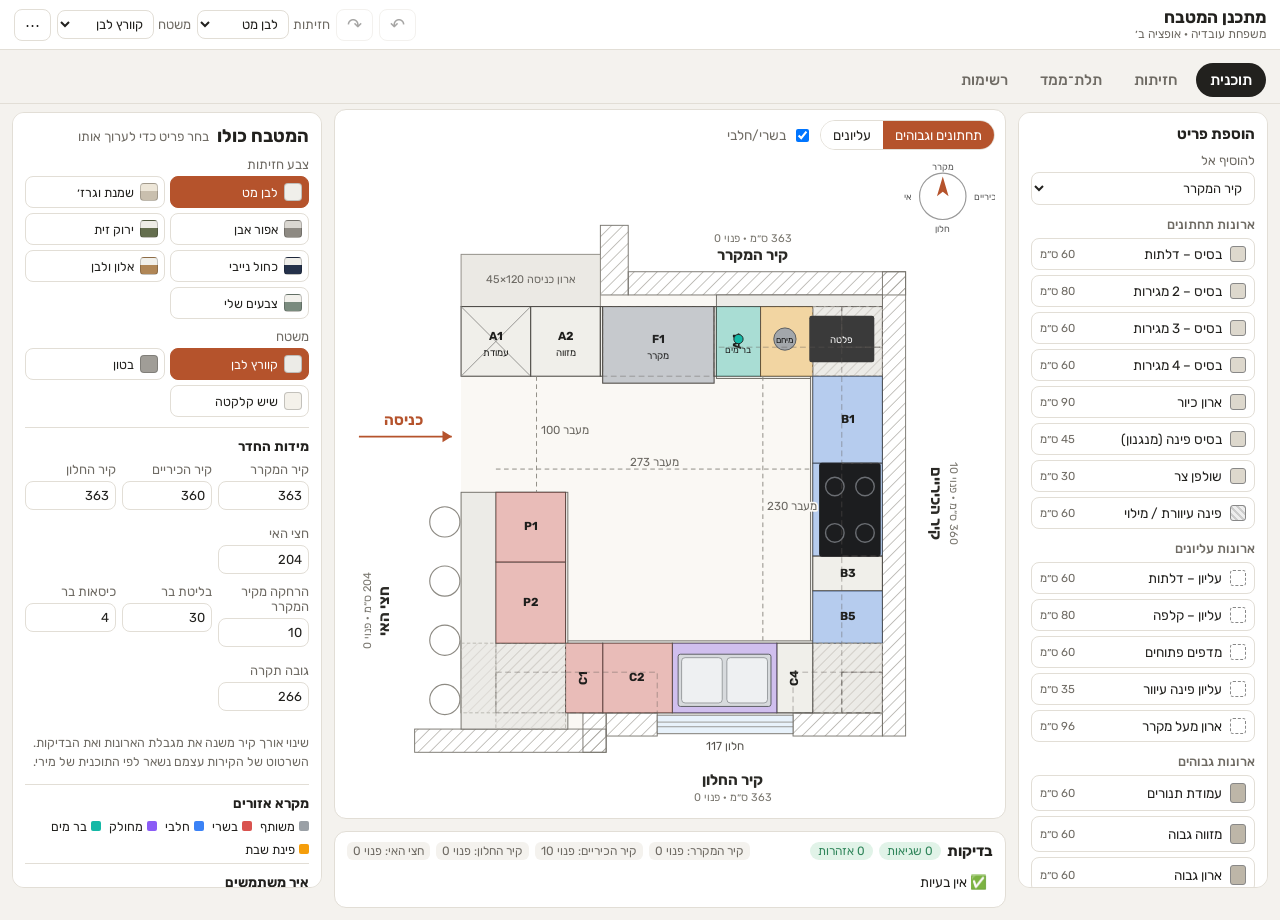
==== index.html @ b2afd967 "Kitchen planner: interactive editor (plan, elevations, 3D simple/realistic, BOM, points)" ====
<!doctype html>
<html lang="he" dir="rtl">
<head>
<meta charset="utf-8">
<meta name="viewport" content="width=device-width, initial-scale=1, viewport-fit=cover">
<title>מתכנן המטבח – משפחת עובדיה</title>
<link rel="preconnect" href="https://fonts.googleapis.com"><link rel="preconnect" href="https://fonts.gstatic.com" crossorigin>
<link href="https://fonts.googleapis.com/css2?family=Rubik:wght@400;500;700&display=swap" rel="stylesheet">
<link rel="stylesheet" href="css/app.css">
<link rel="icon" href="data:image/svg+xml,<svg xmlns='http://www.w3.org/2000/svg' viewBox='0 0 32 32'><rect width='32' height='32' rx='6' fill='%23b5532c'/><rect x='6' y='14' width='20' height='12' fill='%23fff'/><rect x='6' y='6' width='20' height='6' fill='%23fff' opacity='.7'/></svg>">
<script type="importmap">{ "imports": { "three": "./vendor/three.module.js", "three/addons/": "./vendor/addons/" } }</script>
</head>
<body data-tab="plan">
<header class="top">
  <div class="brand"><b>מתכנן המטבח</b><span>משפחת עובדיה · אופציה ב׳</span></div>
  <div class="tools">
    <button id="undo" title="ביטול (Ctrl+Z)">↶</button>
    <button id="redo" title="חזרה (Ctrl+Y)">↷</button>
    <label class="sel"><span>חזיתות</span><select id="pal"></select></label>
    <label class="sel"><span>משטח</span><select id="top"></select></label>
    <div class="menuw"><button id="menuBtn" title="עוד">⋯</button>
      <div id="menu">
        <button id="mExport">⬇ שמירת קובץ תכנון (JSON)</button>
        <button id="mImport">⬆ טעינת קובץ תכנון</button>
        <button id="mPrint">🖨 הדפסה / PDF</button>
        <button id="mReset" class="danger">⟲ חזרה לתכנון המקורי</button>
      </div>
    </div>
  </div>
</header>
<nav class="tabs">
  <button data-tab="plan">תוכנית</button>
  <button data-tab="elev">חזיתות</button>
  <button data-tab="3d">תלת־ממד</button>
  <button data-tab="list">רשימות</button>
</nav>
<div class="layout">
  <aside id="catalog"></aside>
  <main id="stage">
    <section id="v-plan" class="view">
      <div class="vbar">
        <div class="seg" id="planLayer"><button data-v="low">תחתונים וגבוהים</button><button data-v="up">עליונים</button></div>
        <label class="chk"><input type="checkbox" id="zonesT"> בשרי/חלבי</label>
      </div>
      <div id="planBox" class="canvasBox"></div>
    </section>
    <section id="v-elev" class="view">
      <div class="vbar">
        <div class="seg" id="elevWall"><button data-v="all">הכול</button><button data-v="A">מקרר</button><button data-v="B">כיריים</button><button data-v="C">חלון</button><button data-v="P">חצי האי</button></div>
        <label class="chk"><input type="checkbox" id="ptsT"> נקודות חשמל/מים</label>
      </div>
      <div id="elevBox"></div>
    </section>
    <section id="v-3d" class="view">
      <div class="vbar">
        <div class="seg" id="mode3d"><button data-v="simple">פשוט</button><button data-v="real">ריאליסטי</button></div>
        <div class="seg" id="cam3d"><button data-v="iso">מבט כללי</button><button data-v="top">מלמעלה</button><button data-v="front">מול</button><button data-v="eye">גובה עיניים</button></div>
        <div class="seg" id="qual3d"><button data-v="low">איכות רגילה</button><button data-v="high">איכות גבוהה</button></div>
        <label class="chk"><input type="checkbox" id="lab3d"> תוויות</label>
        <button id="shot3d" class="btn">📷 שמירת תמונה</button>
      </div>
      <div id="threeBox"></div>
      <div id="walkPad">
        <button data-h='{"fw":1,"tr":0}'>▲</button>
        <div><button data-h='{"fw":0,"tr":1}'>⟲</button><button data-h='{"fw":-1,"tr":0}'>▼</button><button data-h='{"fw":0,"tr":-1}'>⟳</button></div>
      </div>
      <p class="hint h3d">גרירה = סיבוב, צביטה/גלגלת = זום, שתי אצבעות = הזזה. בגובה עיניים: גרירה להסתכלות, חיצים או W/A/S/D להליכה. לחיצה על ארון בוחרת אותו.</p>
    </section>
    <section id="v-list" class="view">
      <div class="vbar"><button id="printBtn" class="btn">🖨 הדפסה / שמירה כ-PDF</button></div>
      <div id="listBox"></div>
    </section>
    <div id="warnings"></div>
  </main>
  <aside id="inspector"></aside>
</div>
<button id="fabAdd">＋ הוספת ארון / מכשיר</button>
<div id="dragInfo"></div>
<div id="flash"></div>
<span id="tabWarn" hidden></span>
<input type="file" id="importFile" accept=".json,application/json" hidden>
<div id="printBox"></div>
<script type="module" src="js/app.js"></script>
</body>
</html>
---- css/app.css ----
:root{--bg:#f4f2ee;--card:#fff;--ink:#22211e;--mut:#6f6b64;--line:#e2ded6;--acc:#b5532c;--acc2:#f6e4da;--err:#c0392b;--warn:#b7791f;--ok:#2f855a;--r:12px}
*{box-sizing:border-box}
html,body{margin:0;background:var(--bg);color:var(--ink);font-family:Rubik,Arial,sans-serif;font-size:15px}
button,select,input,textarea{font:inherit;color:inherit}
button{cursor:pointer;border:1px solid var(--line);background:#fff;border-radius:8px;padding:6px 10px}
button:hover{border-color:#cfc9be}
button:disabled{opacity:.4;cursor:default}
button.danger{color:var(--err)}
.top{position:sticky;top:0;z-index:30;display:flex;align-items:center;justify-content:space-between;gap:10px;padding:8px 14px;background:#fff;border-bottom:1px solid var(--line)}
.brand{display:flex;flex-direction:column;line-height:1.15}.brand b{font-size:17px}.brand span{font-size:12px;color:var(--mut)}
.tools{display:flex;align-items:center;gap:6px;flex-wrap:wrap}
.tools>button{font-size:18px;padding:4px 10px}
.sel{display:flex;align-items:center;gap:4px;font-size:13px;color:var(--mut)}
.sel select{border:1px solid var(--line);border-radius:8px;padding:5px 6px;background:#fff;color:var(--ink)}
.menuw{position:relative}
#menu{display:none;position:absolute;left:0;top:110%;background:#fff;border:1px solid var(--line);border-radius:10px;box-shadow:0 8px 30px rgba(0,0,0,.12);padding:6px;min-width:230px;z-index:40}
#menu.open{display:block}
#menu button{display:block;width:100%;text-align:right;border:0;padding:9px 10px}
#menu button:hover{background:var(--bg)}
.tabs{position:sticky;top:57px;z-index:25;display:flex;gap:4px;padding:6px 14px;background:var(--bg);border-bottom:1px solid var(--line)}
.tabs button{border:0;background:transparent;padding:8px 14px;border-radius:999px;font-weight:500;color:var(--mut)}
.tabs button.on{background:var(--ink);color:#fff}
.layout{display:grid;grid-template-columns:250px minmax(0,1fr) 310px;gap:12px;padding:12px;align-items:start}
#catalog,#inspector{background:var(--card);border:1px solid var(--line);border-radius:var(--r);padding:12px;position:sticky;top:112px;max-height:calc(100vh - 124px);overflow:auto}
#stage{min-width:0}
.view{display:none;background:var(--card);border:1px solid var(--line);border-radius:var(--r);padding:10px}
body[data-tab=plan] #v-plan,body[data-tab=elev] #v-elev,body[data-tab="3d"] #v-3d,body[data-tab=list] #v-list{display:block}
.vbar{display:flex;flex-wrap:wrap;gap:8px;align-items:center;margin-bottom:8px}
.seg{display:inline-flex;border:1px solid var(--line);border-radius:999px;overflow:hidden;background:#fff}
.seg button{border:0;border-radius:0;padding:6px 12px;font-size:13.5px}
.seg button.on{background:var(--acc);color:#fff}
.chk{display:inline-flex;align-items:center;gap:6px;font-size:13.5px;color:var(--mut);cursor:pointer}
.btn{background:var(--ink);color:#fff;border-color:var(--ink)}
.canvasBox{touch-action:none;user-select:none;-webkit-user-select:none}
svg{display:block;width:100%;height:auto;direction:ltr}
svg text{direction:rtl;unicode-bidi:plaintext;pointer-events:none}
svg .wl{fill:#2a2925}
g.it{cursor:grab}
g.it.inactive{opacity:.55;pointer-events:none}
g.it.sel>*:first-child{stroke:var(--acc)!important;stroke-width:2.6!important;stroke-dasharray:none!important}
g.it.sel{filter:drop-shadow(0 0 3px rgba(181,83,44,.6))}
#elevBox{display:flex;flex-direction:column;gap:14px;touch-action:none;user-select:none;-webkit-user-select:none}
.elevWrap{border-bottom:1px dashed var(--line);padding-bottom:8px}
#threeBox{position:relative;width:100%;height:min(70vh,640px);border-radius:10px;overflow:hidden;background:#e9e6e0;touch-action:none}
#threeBox canvas{display:block;width:100%!important;height:100%!important}
.err3d{padding:30px;color:var(--err)}
#walkPad{display:none;position:relative;margin:-150px auto 0;width:150px;text-align:center;z-index:5;padding-bottom:20px}
body.walking[data-tab="3d"] #walkPad{display:block}
#walkPad button{width:46px;height:46px;font-size:20px;margin:2px;border-radius:50%;background:rgba(255,255,255,.85);touch-action:none}
.hint{font-size:12.5px;color:var(--mut);line-height:1.5}
.h3d{margin:8px 2px 0}
#warnings{margin-top:12px;background:var(--card);border:1px solid var(--line);border-radius:var(--r);padding:10px 12px}
body[data-tab=list] #warnings{display:none}
.wh{display:flex;flex-wrap:wrap;gap:6px;align-items:center}
.pill{font-size:12px;border-radius:999px;padding:2px 8px;background:#eee}
.pill.err{background:#fde2df;color:var(--err)}.pill.warn{background:#fdf0d5;color:var(--warn)}.pill.ok{background:#e1f3e8;color:var(--ok)}
.remline{display:flex;flex-wrap:wrap;gap:6px;margin-inline-start:auto}
.rem{font-size:12px;color:var(--mut);background:var(--bg);border-radius:6px;padding:2px 6px}.rem.neg{color:var(--err);background:#fde2df}
#warnings ul{list-style:none;margin:8px 0 0;padding:0;max-height:220px;overflow:auto}
#warnings li{font-size:13.5px;padding:5px 6px;border-radius:6px;cursor:pointer;line-height:1.4}
#warnings li:hover{background:var(--bg)}
#warnings li.err{color:var(--err)}#warnings li.warn{color:#8a5a12}#warnings li.info{color:var(--mut)}
.cath,.ih{display:flex;align-items:center;gap:8px;margin-bottom:10px}
.ih b{font-size:18px}.ih span{color:var(--mut);font-size:13px}
.x{margin-inline-start:auto;border:0;font-size:16px;padding:2px 8px}
.catg h4{margin:12px 0 6px;font-size:13px;color:var(--mut);font-weight:500}
.catitems{display:grid;grid-template-columns:1fr;gap:5px}
.catitems button{display:flex;align-items:center;gap:8px;text-align:right;padding:7px 8px;font-size:13.5px}
.catitems button small{margin-inline-start:auto;color:var(--mut);font-size:11.5px}
.catitems button:hover{background:var(--acc2);border-color:var(--acc)}
.ico{width:16px;height:16px;border-radius:3px;border:1px solid #888;flex:none}
.ico-base{background:#ddd8cd}.ico-upper{background:#fff;border-style:dashed}.ico-tall{background:#bdb6a8;height:20px}.ico-top{background:#222}.ico-blind{background:repeating-linear-gradient(45deg,#eee 0 3px,#ccc 3px 5px)}.ico-window{background:#dcebf7}
.f{display:flex;flex-direction:column;gap:4px;margin-bottom:10px;font-size:13px}
.f>span{color:var(--mut)}
.f input[type=text],.f input[type=number],.f select,.f textarea{border:1px solid var(--line);border-radius:8px;padding:7px 8px;background:#fff;width:100%}
.f.chk{flex-direction:row}
.row3{display:grid;grid-template-columns:repeat(3,1fr);gap:6px}
.row3 .f input{padding:6px}
.acts{display:flex;gap:6px;margin-bottom:12px;flex-wrap:wrap}
.acts button{flex:1;font-size:13px;padding:7px 6px}
.nudge{display:flex;gap:4px}.nudge input{flex:1;min-width:0;text-align:center}.nudge button{padding:4px 8px;font-size:12.5px}
.chips{display:flex;flex-wrap:wrap;gap:4px;margin-bottom:4px}
.chips button{padding:3px 7px;font-size:12.5px;border-radius:6px}
.chips button.on,.pals button.on{background:var(--acc);color:#fff;border-color:var(--acc)}
.sw{display:flex;flex-wrap:wrap;gap:5px;align-items:center}
.sw button{width:26px;height:26px;border-radius:50%;padding:0;border:2px solid #fff;box-shadow:0 0 0 1px #bbb}
.sw button.on{box-shadow:0 0 0 2px var(--acc)}
.sw input[type=color]{width:34px;height:28px;padding:0;border:1px solid var(--line);border-radius:6px}
.pals{display:grid;grid-template-columns:1fr 1fr;gap:5px}
.pals button{display:flex;align-items:center;gap:6px;font-size:12.5px;padding:6px;text-align:right}
.pals i{width:18px;height:18px;border-radius:4px;border:1px solid rgba(0,0,0,.2);flex:none}
.sub{border-top:1px solid var(--line);padding-top:10px;margin-top:6px}
.sub>b{display:block;margin-bottom:8px;font-size:13.5px}
.legend div{display:flex;flex-wrap:wrap;gap:8px;font-size:12.5px}.legend i{display:inline-block;width:10px;height:10px;border-radius:2px;margin-inline-end:4px}
.help ul{margin:0;padding-inline-start:18px;font-size:12.5px;color:var(--mut);line-height:1.55}
.cards{display:grid;grid-template-columns:repeat(auto-fill,minmax(150px,1fr));gap:8px;margin-bottom:12px}
.cards div{background:var(--bg);border-radius:10px;padding:10px}.cards b{display:block;font-size:20px}.cards span{font-size:12px;color:var(--mut)}
#listBox h3{font-size:15px;margin:16px 0 6px}#listBox h3 small{font-weight:400;color:var(--mut);font-size:12px}
.tw{overflow-x:auto}
table{border-collapse:collapse;width:100%;font-size:13px}
th,td{border-bottom:1px solid var(--line);padding:6px;text-align:right;vertical-align:top}
th{background:var(--bg);font-weight:500;color:var(--mut);white-space:nowrap}
td.num{direction:ltr;text-align:right;white-space:nowrap}
tr[data-id]{cursor:pointer}tr[data-id]:hover{background:#faf8f4}
.dot{display:inline-block;width:9px;height:9px;border-radius:50%;margin-inline-end:5px}
#fabAdd{display:none}
#dragInfo,#flash{position:fixed;bottom:18px;left:50%;transform:translateX(-50%);background:rgba(34,33,30,.92);color:#fff;padding:7px 14px;border-radius:999px;font-size:13px;opacity:0;pointer-events:none;transition:opacity .2s;z-index:60}
#dragInfo.on,#flash.on{opacity:1}
#flash{bottom:60px}
#printBox{display:none}
.mobile-only{display:none}
@media (max-width:1100px){.layout{grid-template-columns:220px minmax(0,1fr) 270px}}
@media (max-width:860px){
  .layout{display:block;padding:8px}
  .top{padding:6px 10px}.brand span{display:none}
  .sel span{display:none}
  .brand b{font-size:15px}
  .tools{flex-wrap:nowrap;gap:4px}
  .tools>button{padding:3px 8px}
  .sel select{max-width:96px;padding:4px}
  label.sel:has(#top){display:none}
  body.has-sel .layout{padding-bottom:48vh}
  .tabs{top:49px;padding:5px 8px;overflow-x:auto}
  .tabs button{padding:7px 12px}
  .mobile-only{display:inline-block}
  #catalog{position:fixed;inset:auto 0 0 0;top:auto;max-height:75vh;border-radius:16px 16px 0 0;z-index:50;transform:translateY(105%);transition:transform .25s;box-shadow:0 -8px 30px rgba(0,0,0,.2)}
  body.cat-open #catalog{transform:none}
  .catitems{grid-template-columns:1fr 1fr}
  #inspector{position:static;max-height:none;margin-top:10px}
  body.has-sel #inspector{position:fixed;inset:auto 0 0 0;max-height:48vh;border-radius:16px 16px 0 0;z-index:45;box-shadow:0 -8px 30px rgba(0,0,0,.2);margin:0}
  body.has-sel #fabAdd{display:none!important}
  #fabAdd{display:block;position:fixed;bottom:14px;left:50%;transform:translateX(-50%);z-index:40;background:var(--acc);color:#fff;border:0;border-radius:999px;padding:11px 20px;font-weight:500;box-shadow:0 6px 20px rgba(181,83,44,.4)}
  body.cat-open #fabAdd{display:none}
  .view{padding:6px}
  #threeBox{height:62vh}
  .vbar{gap:6px}.seg button{padding:6px 9px;font-size:12.5px}
  #warnings{margin-bottom:70px}
  #planBox svg{min-height:330px}
}
@media print{
  body>*:not(#printBox){display:none!important}
  #printBox{display:block}
  #printBox h1{font-size:18px;margin:0 0 4px}
  .pplan{width:15cm;margin:0 auto;page-break-after:always}
  .pel{page-break-inside:avoid;margin-bottom:10px}
  .plist{page-break-before:always}
  .cards div{border:1px solid #ddd}
  .pwarn ul{list-style:none;padding:0}
  @page{size:A4;margin:12mm}
}
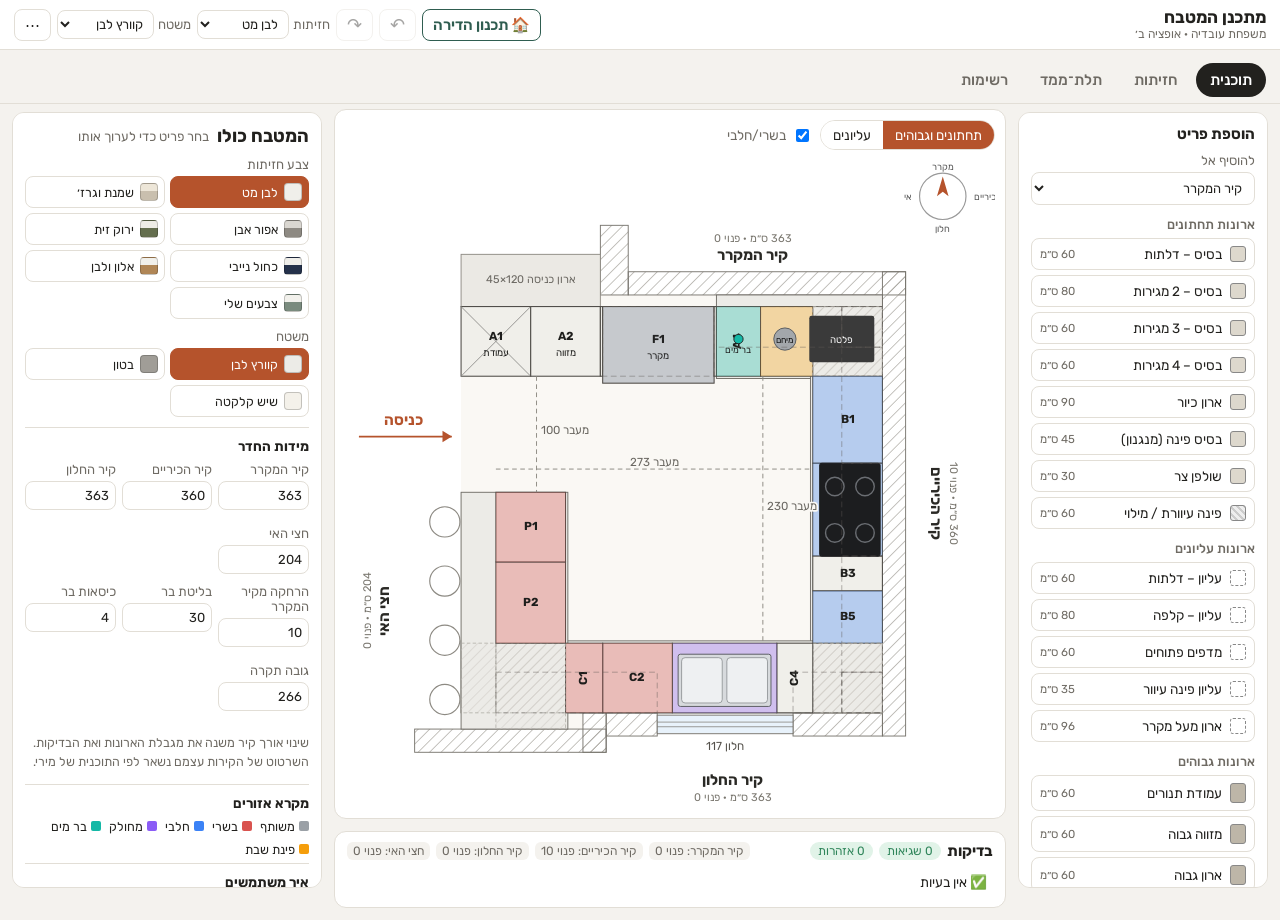
==== commit 3b1fc205: "Add architectural planning mode: plan upload, calibration, room detection, layout generator, furnitu" ====
--- a/index.html
+++ b/index.html
@@ -14,6 +14,7 @@
 <header class="top">
   <div class="brand"><b>מתכנן המטבח</b><span>משפחת עובדיה · אופציה ב׳</span></div>
   <div class="tools">
+    <a href="arch.html" id="archLink" title="תכנון אדריכלי של כל הדירה: העלאת תוכנית, חדרים והעמדת ריהוט" style="display:inline-flex;align-items:center;padding:6px 10px;border:1px solid #2f5d50;border-radius:8px;color:#2f5d50;text-decoration:none;font-weight:600;white-space:nowrap">🏠 תכנון הדירה</a>
     <button id="undo" title="ביטול (Ctrl+Z)">↶</button>
     <button id="redo" title="חזרה (Ctrl+Y)">↷</button>
     <label class="sel"><span>חזיתות</span><select id="pal"></select></label>
